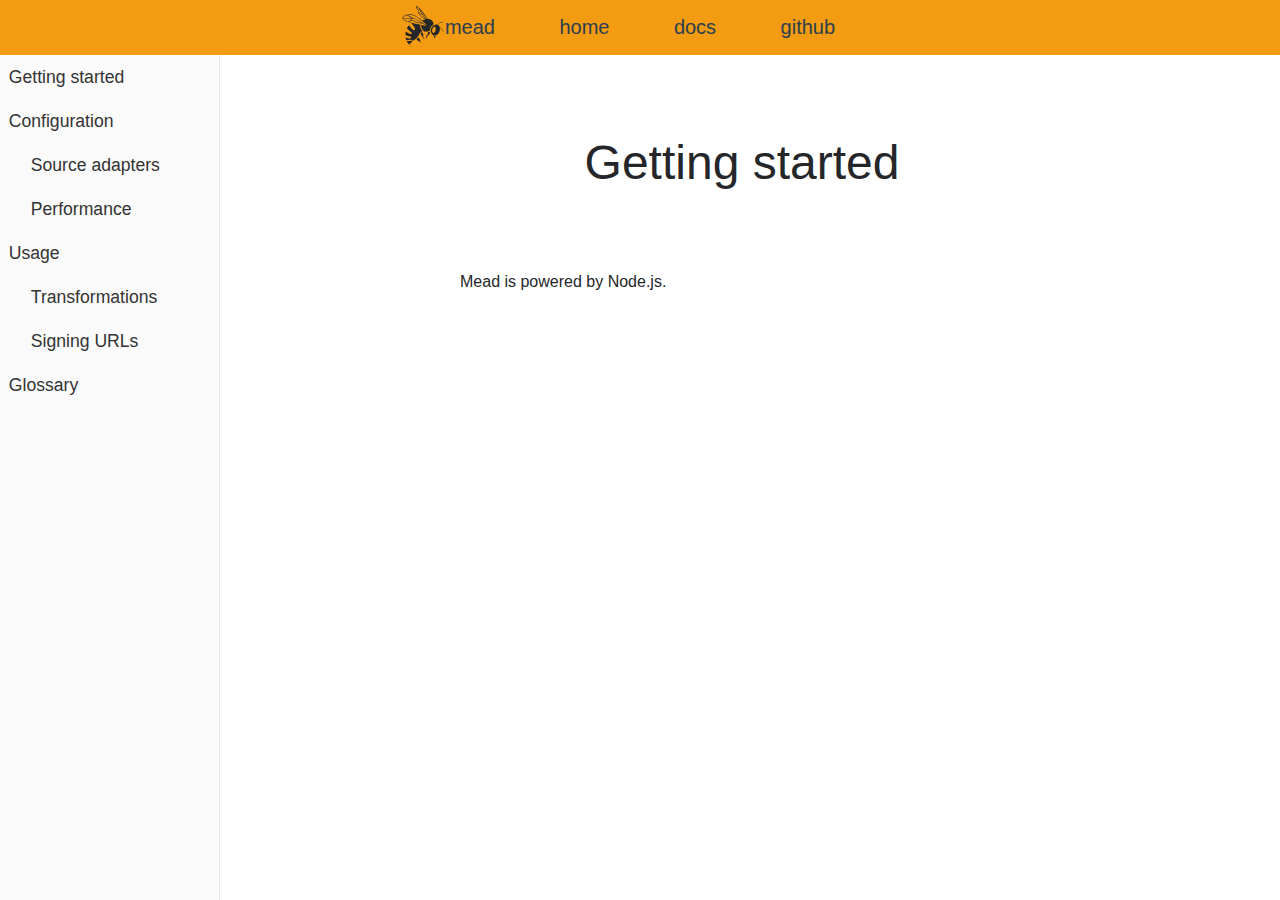
==== docs/index.html @ c54e1dc5 "Initial start on docs" ====
<!DOCTYPE HTML>
<html>
  <head>
    <meta charset="UTF-8">
    <meta name="viewport" content="width=device-width, initial-scale=1">
    <title>Documentation - Mead image transformer</title>
    <link rel="shortcut icon" sizes="16x16 32x32 48x48 64x64 128x128 256x256" href="/favicon.ico">
    <link rel="stylesheet" href="/assets/reset.css?v=1">
    <link rel="stylesheet" href="/assets/style.css?v=1">
  </head>
  <body>

    <header>
      <nav>
        <ul class="main-nav">
          <li class="nav-logo">
            <a href="/">
              <img src="/assets/logo.svg" class="logo"> Mead
            </a>
          </li>
          <li><a href="/">Home</a></li>
          <li><a href="/docs" class="active">Docs</a></li>
          <li><a href="https://github.com/rexxars/mead">GitHub</a></li>
        </ul>
      </nav>
    </header>

    <nav class="doc-nav-container">
      <button class="doc-hamburger">☰</button>

      <ul class="doc-nav">
        <li><a href="/docs">Getting started</a></li>
        <li><a href="/docs#configuration">Configuration</a></li>
        <li class="sub"><a href="/docs#source-adapters">Source adapters</a></li>
        <li class="sub"><a href="/docs#performance">Performance</a></li>
        <li><a href="/docs#usage">Usage</a></li>
        <li class="sub"><a href="/docs/transformations.html">Transformations</a></li>
        <li class="sub"><a href="/docs#signing-urls">Signing URLs</a></li>
        <li><a href="/docs#glossary">Glossary</a></li>
      </ul>
    </nav>

    <main class="docs">
      <h2>Getting started</h2>

      <p>Mead is powered by Node.js.</p>
    </main>

    <script src="/assets/docs.js"></script>
  </body>
</html>
---- assets/style.css ----
/*@import url(http://fonts.googleapis.com/css?family=Source+Sans+Pro:400,700,400italic,700italic|Source+Code+Pro);
*/
/* # =================================================================
   # Basic site-wide rules
   # ================================================================= */

html, head, body {
  margin: 0;
  height: 100%;
}

body {
  font-family: 'Source Sans Pro', 'Trebuchet MS', 'Lucida Grande', 'Bitstream Vera Sans', 'Helvetica Neue', sans-serif;
  font-size: 16px;
  color: #242629;
}

a {
  text-decoration: none;
}

a:hover {
  text-decoration: underline;
}

p {
  line-height: 1.5em;
}

h1, h2, h3 {
  font-weight: normal;
}

main h2 {
  font-size: 3em;
  text-align: center;
  margin: 80px 0;
}

/* # =================================================================
   # Header/splash
   # ================================================================= */
header {
  background: #f39c12;
  color: #fff;
}

nav {
  padding: 1em;
}

.main-nav {
  list-style-type: none;
  text-align: center;
}

.main-nav li {
  display: inline-block;
}

.main-nav a {
  text-transform: lowercase;
  color: #2c3e50;
  padding-bottom: 0.5em;
  padding: 0 1.5em;
  font-size: 1.25em;
}

/* Make top navigation usable on smaller screens */
@media (max-width: 500px) {
  .main-nav .nav-logo {
    display: none;
  }

  .main-nav a {
    padding: 0 1.1em;
  }
}

.nav-logo img {
  height: 46px;
  position: absolute;
  margin-left: -46px;
  margin-top: -12px;
}

.nav-logo em {
  text-indent: -50000em;
  display: inline-block;
}

.splash {
  text-align: center;
  margin-top: 3em;
  padding-bottom: 1em;
}

.splash h1 {
  font-size: 7.6em;
  letter-spacing: -4px;
  position: relative;
}

.splash .logo {
  height: 100%;
  position: absolute;
  margin: -55px 0 0 -66px;
}

.splash p {
  font-size: 1.6em;
}

.lead-in {
  margin: 2em 0 1em 0;
}

.get-started-button {
  border: 1px solid #242629;
  color: #242629;
  padding: 0.5em;
}

.get-started-button:hover {
  text-decoration: none;
  background: #242629;
  color: #fff;
}

/* # =================================================================
   # Features
   # ================================================================= */
.features {
  margin: 0 auto;
}

.features ul {
  list-style-type: none;
}

.features h3 {
  font-size: 1.5em;
}

.feature-description p {
  margin: 0.75em 0;
}

.feature-image {
  text-align: center;
  width: 420px;
}

@media (max-width: 820px) {
  .feature {
    margin: 4em 0;
  }

  .feature-description h3 {
    text-align: center;
  }

  .feature-description {
    width: 80%;
    display: block;
    margin: 0 auto;
  }

  .feature-image {
    max-width: 420px;
    display: block;
    margin: 0 auto;
  }
}

@media (min-width: 820px) {
  .features {
    max-width: 800px;
  }

  .feature {
    position: relative;
    margin-top: 1em;
    margin-bottom: 4em;
  }

  .feature-description {
    max-width: 340px;
  }

  .feature-image {
    position: absolute;
    top: 0;
    right: 0;
  }
}

/* # =================================================================
   # Documentation
   # ================================================================= */
.docs {
  margin: 0 auto;
  padding: 0 1em;
  padding-left: 220px;
  max-width: 800px;
}

.doc-nav-container {
  padding: 0;
}

.doc-nav {
  background: #fafafa;
  border-right: 1px solid #e8e8e8;
  width: 220px;
  list-style-type: none;
  position: fixed;
  top: 55px;
  bottom: 0;
}

.doc-hamburger {
  position: fixed;
  top: 55px;
  display: block;
  width: 50px;
  height: 50px;
  background: #fafafa;
  border: 1px solid #e8e8e8;
  font-size: 1.2em;
  font-weight: bold;
  z-index: 5;
}

.doc-nav a {
  font-size: 1.1em;
  color: #333;
  line-height: 2.5em;
  padding-left: 0.5em;
}

.doc-nav .sub a {
  padding-left: 1.75em;
}

/* Make side documentation navigation usable on smaller screens */
.doc-hamburger {
  display: none;
}

@media (max-width: 975px) {
  .docs {
    margin: 0 auto;
    padding: 0 1em;
  }

  .doc-nav {
    display: none;
  }

  .doc-nav.forced {
    display: block;
    border-top: 50px solid #fafafa; /* Height of hamburger */
  }

  .doc-hamburger {
    display: block;
  }
}
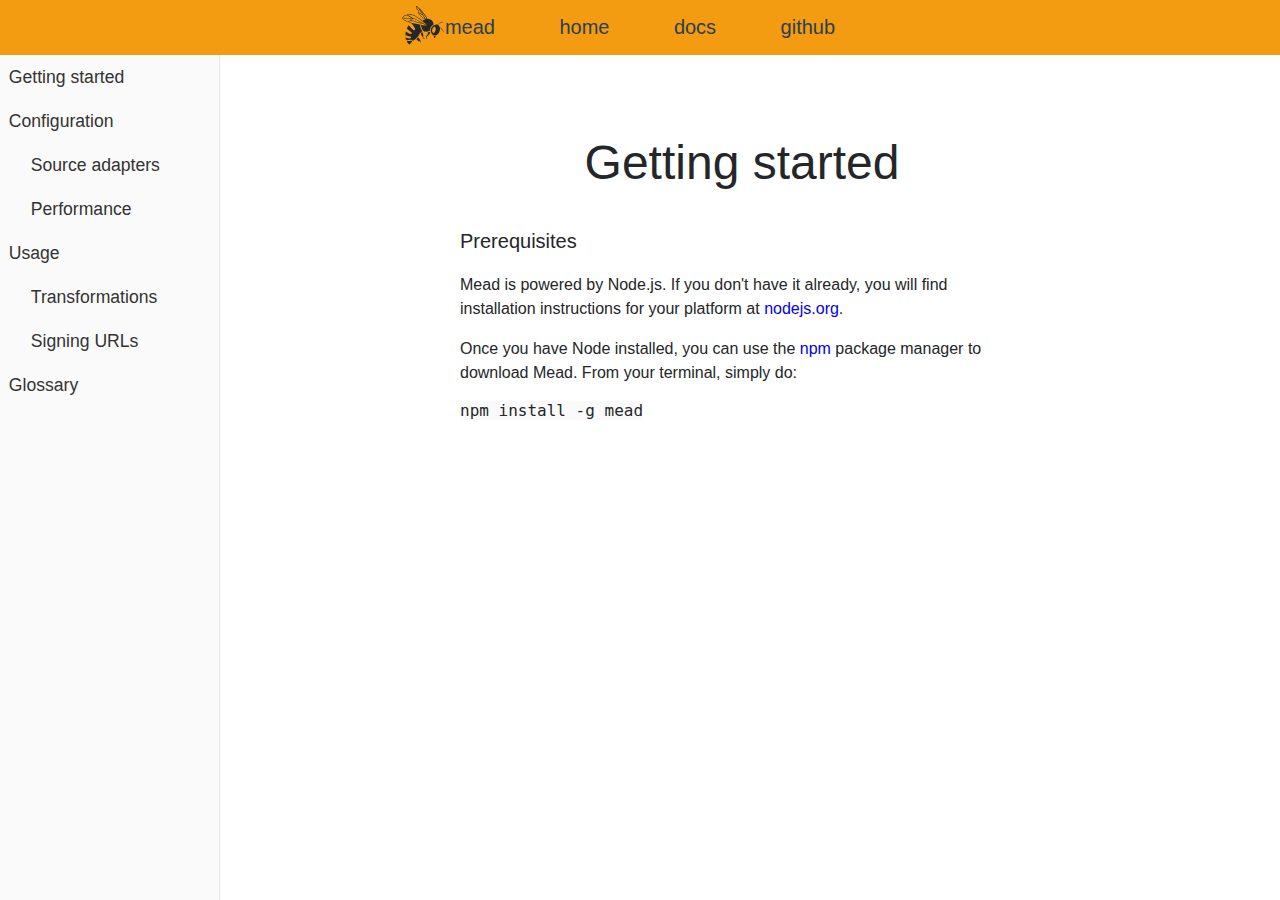
==== commit 02f798ba: "Some more work in progress on the website" ====
--- a/docs/index.html
+++ b/docs/index.html
@@ -43,7 +43,12 @@
     <main class="docs">
       <h2>Getting started</h2>
 
-      <p>Mead is powered by Node.js.</p>
+      <h3>Prerequisites</h3>
+      <p>Mead is powered by Node.js. If you don't have it already, you will find installation instructions for your platform at <a href="https://nodejs.org/">nodejs.org</a>.</p>
+
+      <p>Once you have Node installed, you can use the <a href="https://npmjs.org/">npm</a> package manager to download Mead. From your terminal, simply do:</p>
+
+      <pre><code>npm install -g mead</code></pre>
     </main>
 
     <script src="/assets/docs.js"></script>
--- a/assets/style.css
+++ b/assets/style.css
@@ -31,10 +31,8 @@
   font-weight: normal;
 }
 
-main h2 {
-  font-size: 3em;
-  text-align: center;
-  margin: 80px 0;
+code {
+  background: #fafafa;
 }
 
 /* # =================================================================
@@ -134,6 +132,12 @@
   margin: 0 auto;
 }
 
+.features h2 {
+  font-size: 3em;
+  text-align: center;
+  margin: 80px 0;
+}
+
 .features ul {
   list-style-type: none;
 }
@@ -203,6 +207,21 @@
   padding: 0 1em;
   padding-left: 220px;
   max-width: 800px;
+}
+
+.docs p {
+  margin: 1em 0;
+}
+
+.docs h2 {
+  font-size: 3em;
+  text-align: center;
+  margin: 80px 0 40px 0;
+}
+
+.docs h3 {
+  font-size: 1.25em;
+  margin: 1em 0;
 }
 
 .doc-nav-container {
